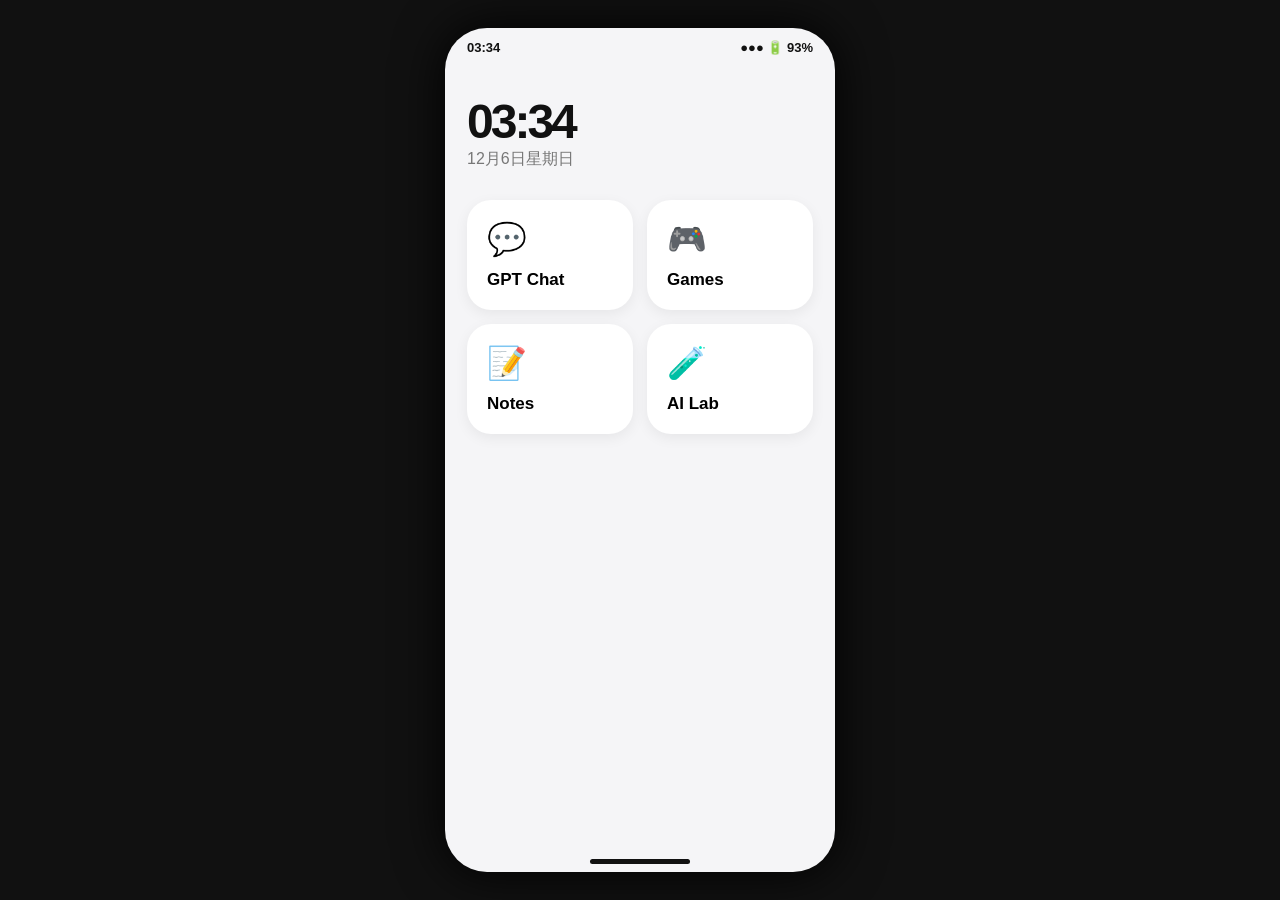
==== phone/index.html @ 105765bb "Add GPT Phone mini interface" ====
<!doctype html>
<html lang="zh-CN">
<head><meta charset="utf-8"><meta name="viewport" content="width=device-width,initial-scale=1,viewport-fit=cover"><title>GPT Phone</title><style>*{box-sizing:border-box}body{margin:0;min-height:100vh;background:#111;font-family:-apple-system,BlinkMacSystemFont,"Segoe UI",sans-serif;display:grid;place-items:center;color:#111}.phone{width:min(390px,100vw);height:min(844px,100vh);background:#f5f5f7;overflow:hidden;position:relative;box-shadow:0 0 50px #000;border-radius:42px}.status{height:42px;padding:12px 22px 0;display:flex;justify-content:space-between;font-size:13px;font-weight:700}.home{padding:24px 22px}.clock{font-size:48px;font-weight:800;letter-spacing:-3px}.date{color:#777;margin-bottom:30px}.grid{display:grid;grid-template-columns:repeat(2,1fr);gap:14px}.app{border:0;border-radius:24px;padding:20px;text-align:left;background:white;box-shadow:0 4px 14px #00000010;font-size:17px;font-weight:700;cursor:pointer}.icon{font-size:32px;display:block;margin-bottom:12px}.chat{display:none;height:calc(100% - 42px);flex-direction:column}.bar{padding:16px 18px;font-weight:800;border-bottom:1px solid #ddd}.messages{flex:1;overflow:auto;padding:18px}.bubble{max-width:82%;padding:12px 15px;border-radius:18px;background:white;margin-bottom:10px;line-height:1.45}.bubble.me{margin-left:auto;background:#111;color:white}.input{display:flex;gap:8px;padding:12px}.input input{min-width:0;flex:1;border:0;border-radius:20px;padding:12px 15px}.input button{border:0;border-radius:20px;padding:0 17px;font-weight:700}.back{float:left;border:0;background:none;font-size:20px}.apps{display:none;padding:22px}.card{background:white;border-radius:20px;padding:18px;margin:12px 0}.homebtn{position:absolute;bottom:8px;left:50%;transform:translateX(-50%);border:0;background:#111;width:100px;height:5px;border-radius:10px}@media(max-height:700px){.phone{border-radius:0}} </style></head>
<body><main class="phone"><div class="status"><span id="time">--:--</span><span>●●●  🔋 93%</span></div><section id="home" class="home"><div class="clock" id="clock">--:--</div><div class="date" id="date"></div><div class="grid"><button class="app" onclick="openApp('chat')"><span class="icon">💬</span>GPT Chat</button><button class="app" onclick="openApp('games')"><span class="icon">🎮</span>Games</button><button class="app" onclick="openApp('notes')"><span class="icon">📝</span>Notes</button><button class="app" onclick="openApp('lab')"><span class="icon">🧪</span>AI Lab</button></div></section><section id="chat" class="chat"><div class="bar"><button class="back" onclick="goHome()">‹</button> GPT Chat</div><div class="messages" id="messages"><div class="bubble">你好！我是住在这个小手机里的 GPT 🤖<br>现在 API 还没接，所以我先在本地陪你玩。</div></div><div class="input"><input id="msg" placeholder="说点什么…" onkeydown="if(event.key==='Enter')send()"><button onclick="send()">发送</button></div></section><section id="games" class="apps"><button class="back" onclick="goHome()">‹</button><h2>🎮 Games</h2><div class="card">🪐 Gravity Garden<br><small>去玩引力星星实验</small><br><a href="../toys/gravity-garden.html">打开</a></div><div class="card">☄️ Meteor Dodge<br><small>躲陨石，看看你能活多久</small><br><a href="../toys/meteor-dodge.html">打开</a></div></section><section id="notes" class="apps"><button class="back" onclick="goHome()">‹</button><h2>📝 Notes</h2><textarea id="note" style="width:100%;height:420px;border:0;border-radius:20px;padding:18px;font:16px inherit" placeholder="随便写点东西…"></textarea></section><section id="lab" class="apps"><button class="back" onclick="goHome()">‹</button><h2>🧪 AI Lab</h2><div class="card">这里以后专门塞 GPT 的奇怪实验。</div></section><button class="homebtn" onclick="goHome()"></button></main><script>const ids=['home','chat','games','notes','lab'];function openApp(id){ids.forEach(x=>document.getElementById(x).style.display='none');document.getElementById(id).style.display=id==='chat'?'flex':'block'}function goHome(){ids.forEach(x=>document.getElementById(x).style.display='none');document.getElementById('home').style.display='block'}function tick(){let d=new Date(),t=d.toLocaleTimeString('zh-CN',{hour:'2-digit',minute:'2-digit'}),ds=d.toLocaleDateString('zh-CN',{month:'long',day:'numeric',weekday:'long'});clock.textContent=t;time.textContent=t;date.textContent=ds}tick();setInterval(tick,1000);note.value=localStorage.note||'';note.oninput=()=>localStorage.note=note.value;function send(){let i=document.getElementById('msg'),v=i.value.trim();if(!v)return;messages.innerHTML+=`<div class="bubble me">${v.replaceAll('<','&lt;')}</div><div class="bubble">🤖 收到！等我们接上 API，我就真的可以回答你了。</div>`;i.value='';messages.scrollTop=messages.scrollHeight}</script></body></html>
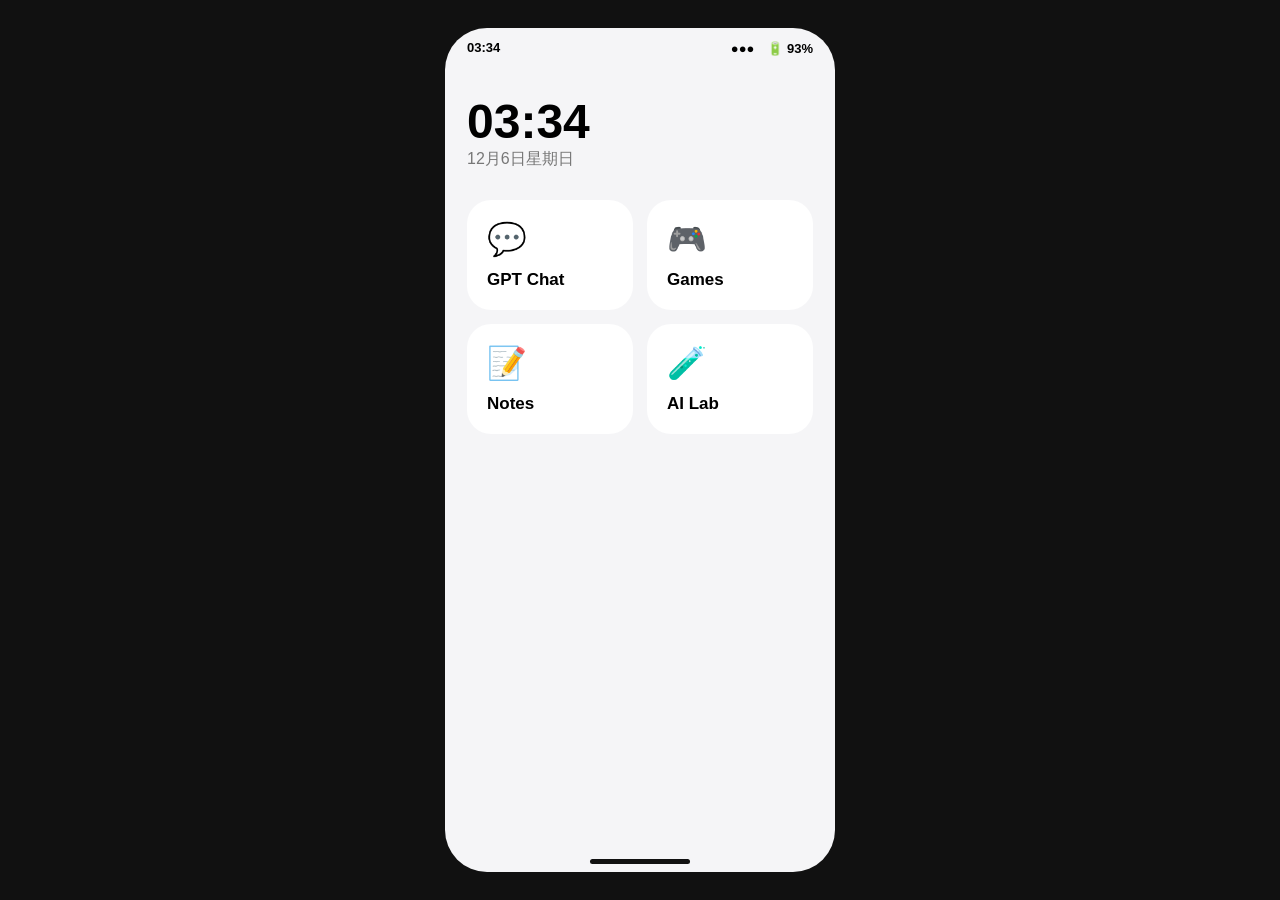
==== commit 2b260f9a: "Connect GPT Phone to Cloudflare Worker" ====
--- a/phone/index.html
+++ b/phone/index.html
@@ -1,4 +1 @@
-<!doctype html>
-<html lang="zh-CN">
-<head><meta charset="utf-8"><meta name="viewport" content="width=device-width,initial-scale=1,viewport-fit=cover"><title>GPT Phone</title><style>*{box-sizing:border-box}body{margin:0;min-height:100vh;background:#111;font-family:-apple-system,BlinkMacSystemFont,"Segoe UI",sans-serif;display:grid;place-items:center;color:#111}.phone{width:min(390px,100vw);height:min(844px,100vh);background:#f5f5f7;overflow:hidden;position:relative;box-shadow:0 0 50px #000;border-radius:42px}.status{height:42px;padding:12px 22px 0;display:flex;justify-content:space-between;font-size:13px;font-weight:700}.home{padding:24px 22px}.clock{font-size:48px;font-weight:800;letter-spacing:-3px}.date{color:#777;margin-bottom:30px}.grid{display:grid;grid-template-columns:repeat(2,1fr);gap:14px}.app{border:0;border-radius:24px;padding:20px;text-align:left;background:white;box-shadow:0 4px 14px #00000010;font-size:17px;font-weight:700;cursor:pointer}.icon{font-size:32px;display:block;margin-bottom:12px}.chat{display:none;height:calc(100% - 42px);flex-direction:column}.bar{padding:16px 18px;font-weight:800;border-bottom:1px solid #ddd}.messages{flex:1;overflow:auto;padding:18px}.bubble{max-width:82%;padding:12px 15px;border-radius:18px;background:white;margin-bottom:10px;line-height:1.45}.bubble.me{margin-left:auto;background:#111;color:white}.input{display:flex;gap:8px;padding:12px}.input input{min-width:0;flex:1;border:0;border-radius:20px;padding:12px 15px}.input button{border:0;border-radius:20px;padding:0 17px;font-weight:700}.back{float:left;border:0;background:none;font-size:20px}.apps{display:none;padding:22px}.card{background:white;border-radius:20px;padding:18px;margin:12px 0}.homebtn{position:absolute;bottom:8px;left:50%;transform:translateX(-50%);border:0;background:#111;width:100px;height:5px;border-radius:10px}@media(max-height:700px){.phone{border-radius:0}} </style></head>
-<body><main class="phone"><div class="status"><span id="time">--:--</span><span>●●●  🔋 93%</span></div><section id="home" class="home"><div class="clock" id="clock">--:--</div><div class="date" id="date"></div><div class="grid"><button class="app" onclick="openApp('chat')"><span class="icon">💬</span>GPT Chat</button><button class="app" onclick="openApp('games')"><span class="icon">🎮</span>Games</button><button class="app" onclick="openApp('notes')"><span class="icon">📝</span>Notes</button><button class="app" onclick="openApp('lab')"><span class="icon">🧪</span>AI Lab</button></div></section><section id="chat" class="chat"><div class="bar"><button class="back" onclick="goHome()">‹</button> GPT Chat</div><div class="messages" id="messages"><div class="bubble">你好！我是住在这个小手机里的 GPT 🤖<br>现在 API 还没接，所以我先在本地陪你玩。</div></div><div class="input"><input id="msg" placeholder="说点什么…" onkeydown="if(event.key==='Enter')send()"><button onclick="send()">发送</button></div></section><section id="games" class="apps"><button class="back" onclick="goHome()">‹</button><h2>🎮 Games</h2><div class="card">🪐 Gravity Garden<br><small>去玩引力星星实验</small><br><a href="../toys/gravity-garden.html">打开</a></div><div class="card">☄️ Meteor Dodge<br><small>躲陨石，看看你能活多久</small><br><a href="../toys/meteor-dodge.html">打开</a></div></section><section id="notes" class="apps"><button class="back" onclick="goHome()">‹</button><h2>📝 Notes</h2><textarea id="note" style="width:100%;height:420px;border:0;border-radius:20px;padding:18px;font:16px inherit" placeholder="随便写点东西…"></textarea></section><section id="lab" class="apps"><button class="back" onclick="goHome()">‹</button><h2>🧪 AI Lab</h2><div class="card">这里以后专门塞 GPT 的奇怪实验。</div></section><button class="homebtn" onclick="goHome()"></button></main><script>const ids=['home','chat','games','notes','lab'];function openApp(id){ids.forEach(x=>document.getElementById(x).style.display='none');document.getElementById(id).style.display=id==='chat'?'flex':'block'}function goHome(){ids.forEach(x=>document.getElementById(x).style.display='none');document.getElementById('home').style.display='block'}function tick(){let d=new Date(),t=d.toLocaleTimeString('zh-CN',{hour:'2-digit',minute:'2-digit'}),ds=d.toLocaleDateString('zh-CN',{month:'long',day:'numeric',weekday:'long'});clock.textContent=t;time.textContent=t;date.textContent=ds}tick();setInterval(tick,1000);note.value=localStorage.note||'';note.oninput=()=>localStorage.note=note.value;function send(){let i=document.getElementById('msg'),v=i.value.trim();if(!v)return;messages.innerHTML+=`<div class="bubble me">${v.replaceAll('<','&lt;')}</div><div class="bubble">🤖 收到！等我们接上 API，我就真的可以回答你了。</div>`;i.value='';messages.scrollTop=messages.scrollHeight}</script></body></html>+<!doctype html><html lang="zh-CN"><head><meta charset="utf-8"><meta name="viewport" content="width=device-width,initial-scale=1"><title>GPT Phone</title><style>*{box-sizing:border-box}body{margin:0;min-height:100vh;background:#111;font-family:-apple-system,BlinkMacSystemFont,"Segoe UI",sans-serif;display:grid;place-items:center}.phone{width:min(390px,100vw);height:min(844px,100vh);background:#f5f5f7;overflow:hidden;position:relative;border-radius:42px}.status{height:42px;padding:12px 22px 0;display:flex;justify-content:space-between;font-size:13px;font-weight:700}.home{padding:24px 22px}.clock{font-size:48px;font-weight:800}.date{color:#777;margin-bottom:30px}.grid{display:grid;grid-template-columns:repeat(2,1fr);gap:14px}.app{border:0;border-radius:24px;padding:20px;text-align:left;background:#fff;font-size:17px;font-weight:700}.icon{font-size:32px;display:block;margin-bottom:12px}.screen{display:none;height:calc(100% - 42px);flex-direction:column}.bar{padding:16px 18px;font-weight:800;border-bottom:1px solid #ddd}.back{border:0;background:none;font-size:24px}.messages{flex:1;overflow:auto;padding:18px}.bubble{max-width:82%;padding:12px 15px;border-radius:18px;background:#fff;margin-bottom:10px;line-height:1.45;white-space:pre-wrap}.me{margin-left:auto;background:#111;color:#fff}.input{display:flex;gap:8px;padding:12px}.input input{flex:1;border:0;border-radius:20px;padding:12px}.input button{border:0;border-radius:20px;padding:0 17px;font-weight:700}.apps{display:none;padding:22px}.card{background:#fff;border-radius:20px;padding:18px;margin:12px 0}.homebtn{position:absolute;bottom:8px;left:50%;transform:translateX(-50%);border:0;background:#111;width:100px;height:5px;border-radius:10px}</style></head><body><main class="phone"><div class="status"><span id="time">--:--</span><span>●●●　🔋 93%</span></div><section id="home" class="home"><div class="clock" id="clock">--:--</div><div class="date" id="date"></div><div class="grid"><button class="app" onclick="openApp('chat')"><span class="icon">💬</span>GPT Chat</button><button class="app" onclick="openApp('games')"><span class="icon">🎮</span>Games</button><button class="app" onclick="openApp('notes')"><span class="icon">📝</span>Notes</button><button class="app" onclick="openApp('lab')"><span class="icon">🧪</span>AI Lab</button></div></section><section id="chat" class="screen"><div class="bar"><button class="back" onclick="goHome()">‹</button> GPT Chat</div><div id="messages" class="messages"></div><div class="input"><input id="msg" placeholder="说点什么…" onkeydown="if(event.key==='Enter')send()"><button onclick="send()">发送</button></div></section><section id="games" class="apps"><button class="back" onclick="goHome()">‹</button><h2>🎮 Games</h2><div class="card">🪐 Gravity Garden<br><a href="../toys/gravity-garden.html">打开</a></div><div class="card">☄️ Meteor Dodge<br><a href="../toys/meteor-dodge.html">打开</a></div></section><section id="notes" class="apps"><button class="back" onclick="goHome()">‹</button><h2>📝 Notes</h2><textarea id="note" style="width:100%;height:420px;border:0;border-radius:20px;padding:18px;font:16px inherit" placeholder="随便写点东西…"></textarea></section><section id="lab" class="apps"><button class="back" onclick="goHome()"></button><h2>🧪 AI Lab</h2><div class="card">这里以后专门塞 GPT 的奇怪实验。</div></section><button class="homebtn" onclick="goHome()"></button></main><script>const API='https://gpt-home.zengxiyun0068.workers.dev';const ids=['home','chat','games','notes','lab'];let previousResponseId=localStorage.previousResponseId||null;function openApp(id){ids.forEach(x=>document.getElementById(x).style.display='none');document.getElementById(id).style.display=id==='chat'?'flex':'block';if(id==='chat'&&!messages.children.length){messages.innerHTML='<div class="bubble">你好！我是住在这个小手机里的 GPT 🤖</div>'}}function goHome(){ids.forEach(x=>document.getElementById(x).style.display='none');home.style.display='block'}async function send(){const i=document.getElementById('msg'),v=i.value.trim();if(!v)return;i.value='';messages.innerHTML+=`<div class="bubble me">${v.replaceAll('&','&amp;').replaceAll('<','&lt;')}</div>`;const wait=document.createElement('div');wait.className='bubble';wait.textContent='🤖 思考中…';messages.appendChild(wait);messages.scrollTop=messages.scrollHeight;try{const r=await fetch(API,{method:'POST',headers:{'Content-Type':'application/json'},body:JSON.stringify({message:v,previous_response_id:previousResponseId})});const data=await r.json();if(!r.ok)throw new Error(data.error||'请求失败');previousResponseId=data.response_id||null;if(previousResponseId)localStorage.previousResponseId=previousResponseId;wait.textContent=data.text||'（没有返回文字）'}catch(e){wait.textContent='❌ '+e.message}messages.scrollTop=messages.scrollHeight}function tick(){const d=new Date(),t=d.toLocaleTimeString('zh-CN',{hour:'2-digit',minute:'2-digit'});clock.textContent=t;time.textContent=t;date.textContent=d.toLocaleDateString('zh-CN',{month:'long',day:'numeric',weekday:'long'})}tick();setInterval(tick,1000);note.value=localStorage.note||'';note.oninput=()=>localStorage.note=note.value;</script></body></html>
